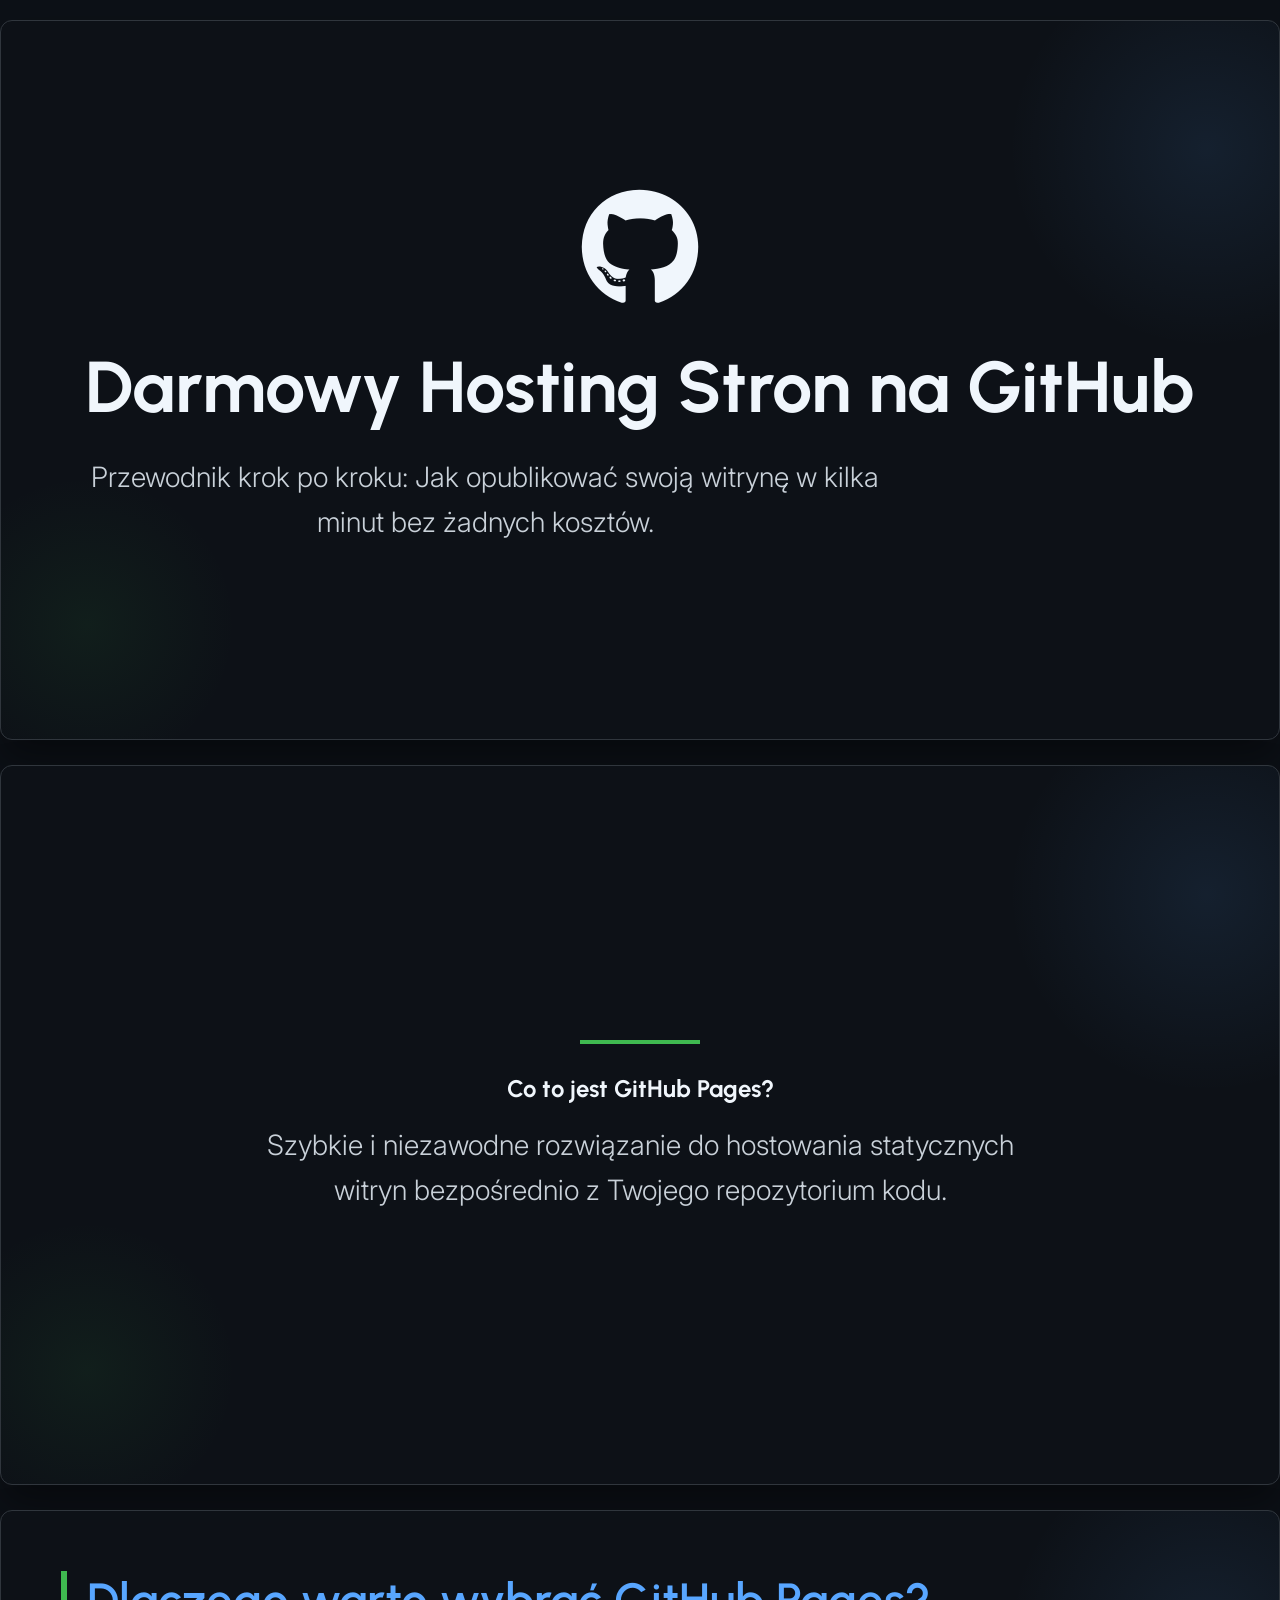
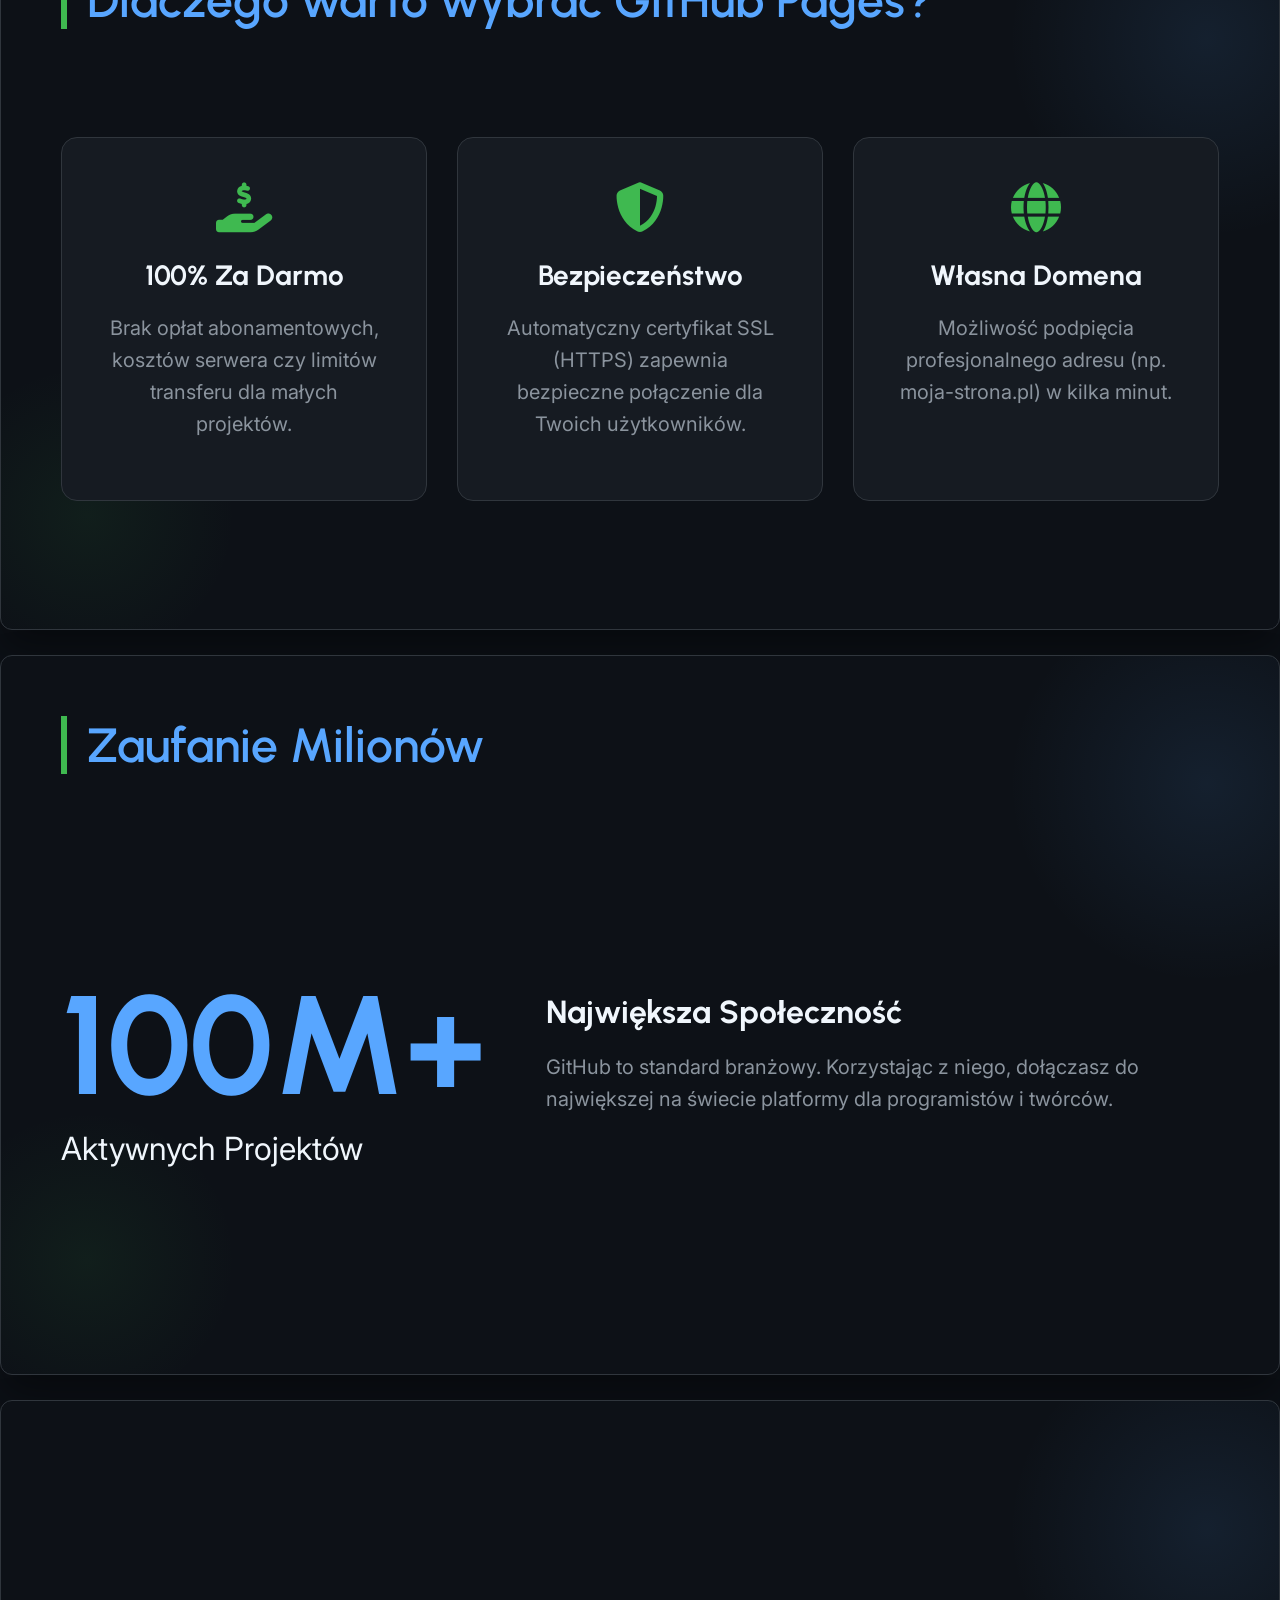
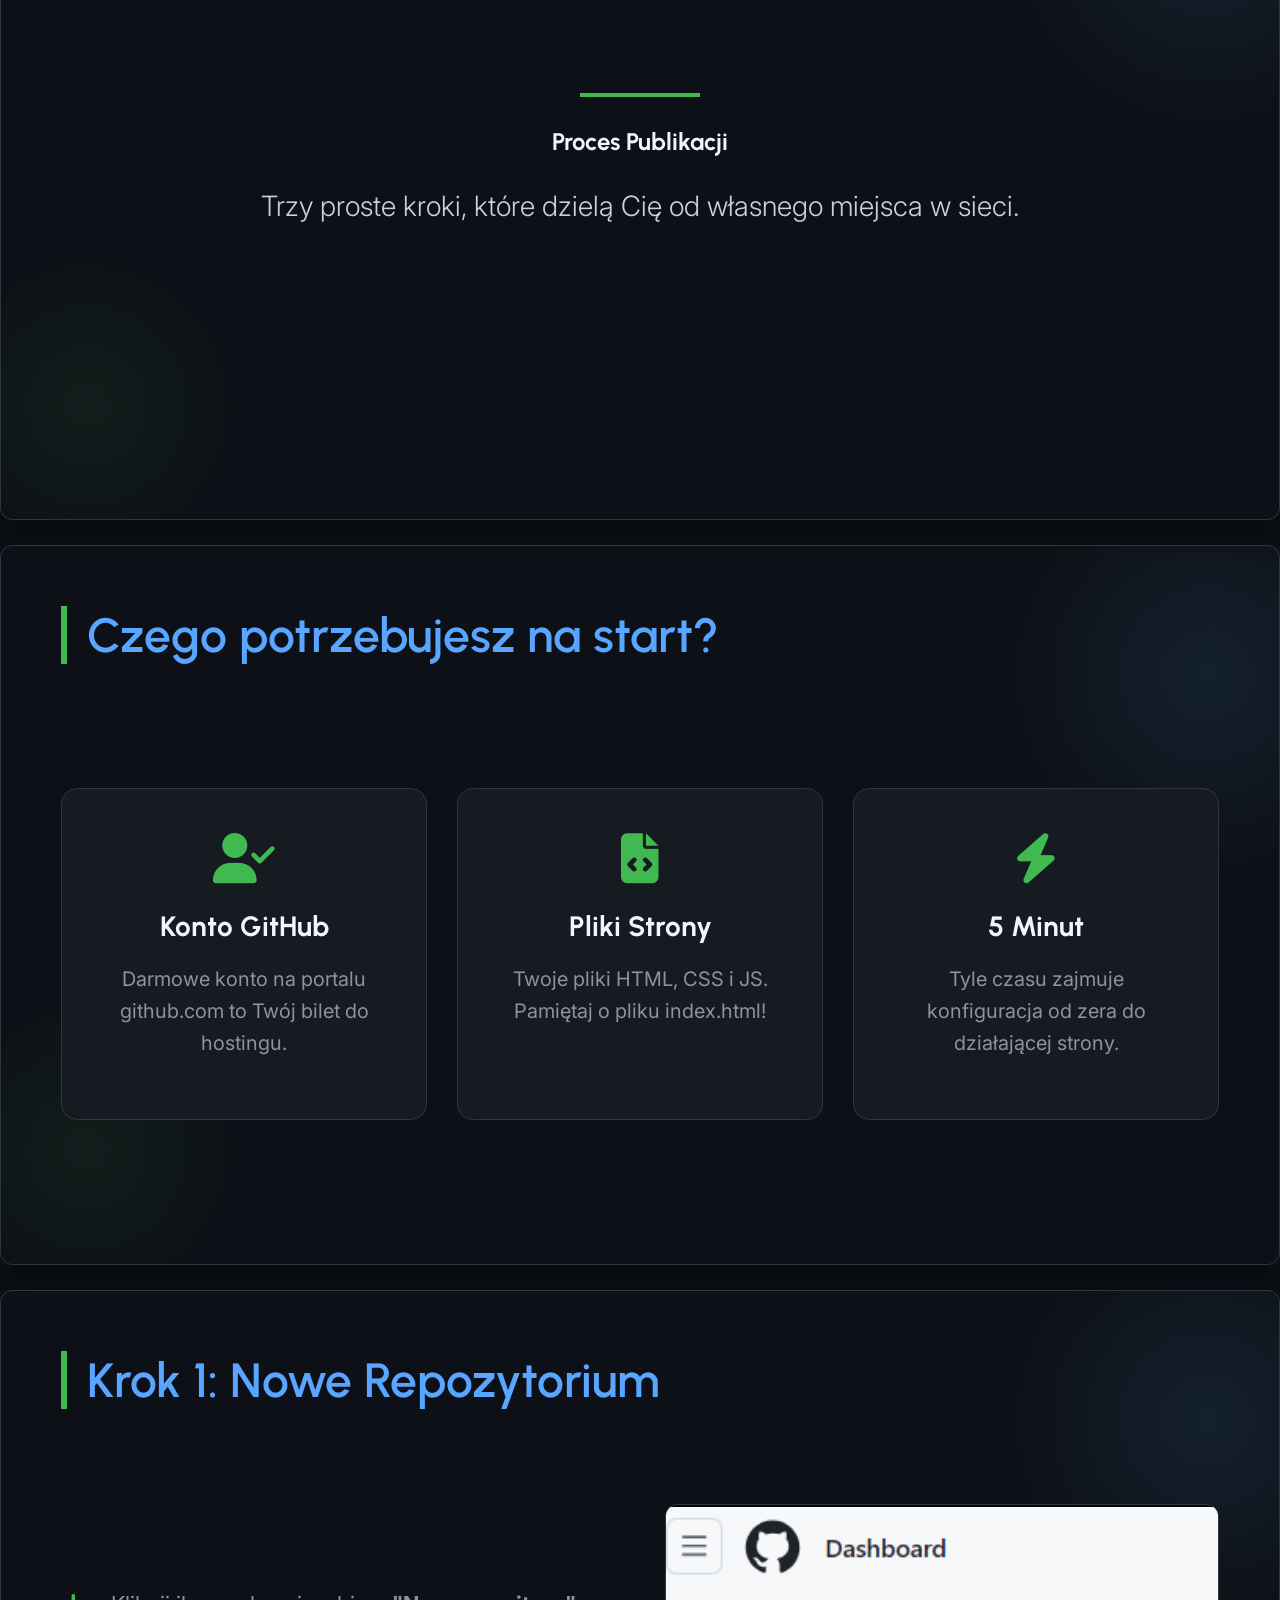
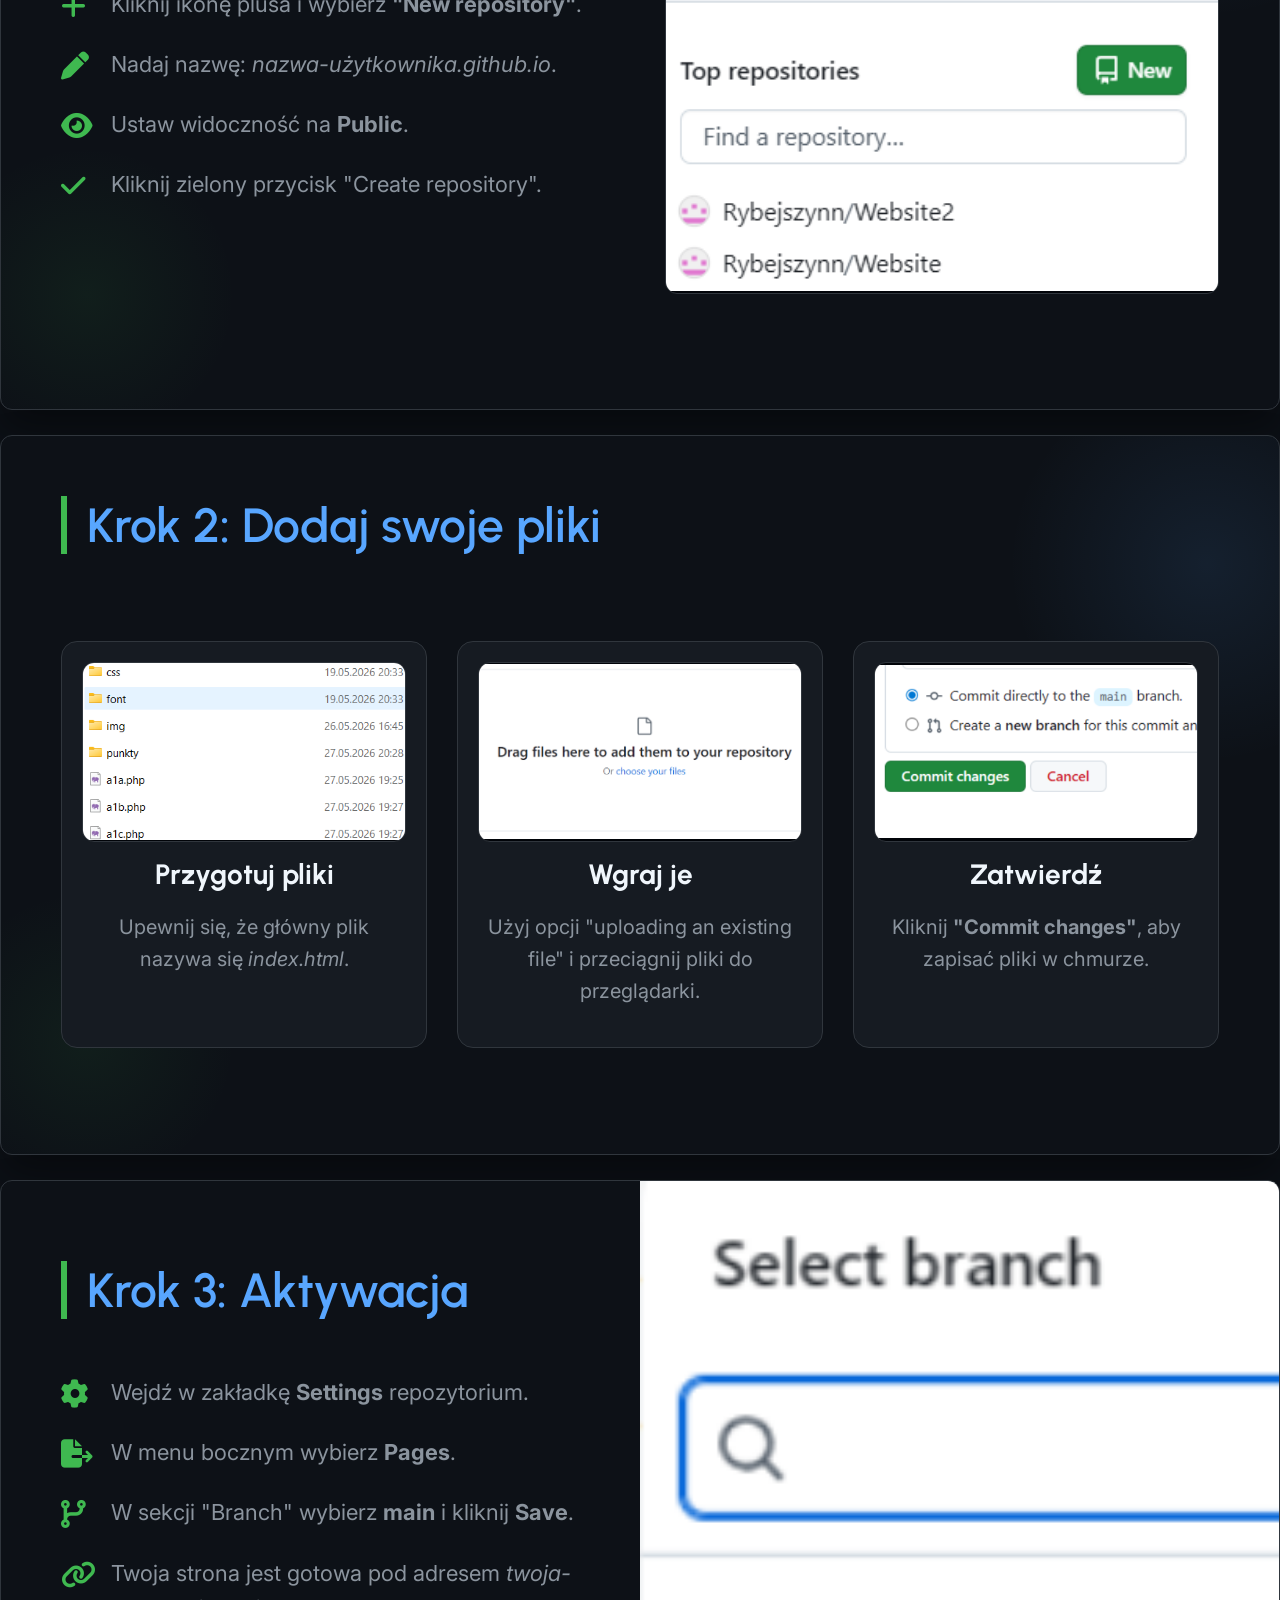
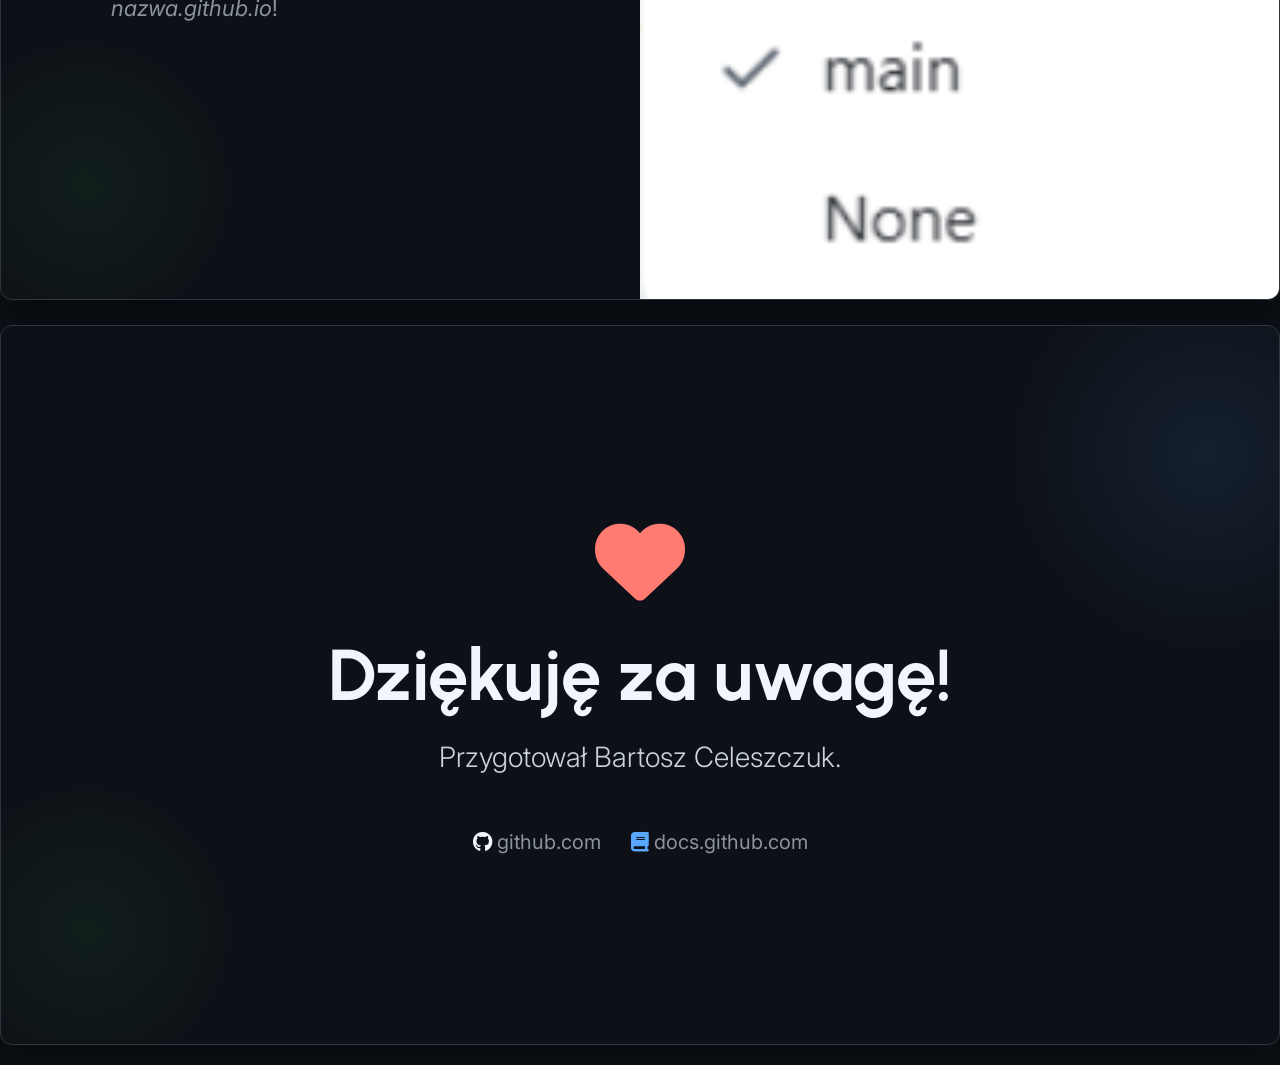
==== index.html @ a397cbab "Add files via upload" ====
<!DOCTYPE html>
<html lang="pl">
<head>
    <meta charset="UTF-8">
    <meta name="viewport" content="width=device-width, initial-scale=1.0">
    <title>Darmowy Hosting Stron na GitHub</title>
    <link rel="preconnect" href="https://fonts.googleapis.com">
    <link rel="preconnect" href="https://fonts.gstatic.com" crossorigin>
    <link href="https://fonts.googleapis.com/css2?family=Urbanist:wght=400;500;700&family=Inter:wght=300;400;600&display=swap" rel="stylesheet">
    <link rel="stylesheet" href="https://cdnjs.cloudflare.com/ajax/libs/font-awesome/6.5.1/css/all.min.css">
    <style>
        * { box-sizing: border-box; }
        body {
            background-color: #0d1117;
            display: grid;
            gap: 25px;
            grid-template-columns: 1fr;
            margin: 0;
            min-height: 100vh;
            padding: 20px 0;
            place-items: center;
        }

        .slide-container {
            align-items: center;
            background-color: #0d1117;
            border-radius: 12px;
            box-shadow: 0 20px 40px rgba(0, 0, 0, 0.4);
            display: flex;
            flex-direction: column;
            font-family: 'Inter', sans-serif;
            height: 720px;
            justify-content: center;
            overflow: hidden;
            padding: 60px;
            position: relative;
            width: 1280px;
            border: 1px solid #30363d;
        }

        .slide-container::before {
            content: '';
            position: absolute;
            top: -10%;
            right: -10%;
            width: 400px;
            height: 400px;
            background: radial-gradient(circle, rgba(88, 166, 255, 0.1) 0%, transparent 70%);
            z-index: 0;
        }

        .slide-container::after {
            content: '';
            position: absolute;
            bottom: -5%;
            left: -5%;
            width: 300px;
            height: 300px;
            background: radial-gradient(circle, rgba(63, 185, 80, 0.08) 0%, transparent 70%);
            z-index: 0;
        }

        .slide-container > * { position: relative; z-index: 1; }

        h1, h2, h3 {
            color: #f0f6fc;
            font-family: 'Urbanist', sans-serif;
            margin: 0;
        }

        h1 { font-size: 72px; font-weight: 700; line-height: 1.1; margin-bottom: 20px; }
        
        .slide-title {
            font-size: 48px;
            font-weight: 600;
            margin-bottom: 40px;
            text-align: left;
            width: 100%;
            color: #58a6ff;
            border-left: 6px solid #3fb950;
            padding-left: 20px;
        }

        p, li, td, th { color: #8b949e; font-size: 20px; line-height: 1.6; }

        .subtitle { font-size: 28px; color: #c9d1d9; font-weight: 300; max-width: 800px; }

        .content-area {
            display: flex;
            flex-direction: column;
            flex-grow: 1;
            justify-content: center;
            width: 100%;
        }

        .title-layout { text-align: center; }

        .section-title-layout { text-align: center; }
        .section-title-layout hr { border: none; height: 4px; width: 120px; background: #3fb950; margin: 30px auto; }

        .two-column {
            display: grid;
            grid-template-columns: 1fr 1fr;
            gap: 50px;
            width: 100%;
            align-items: center;
        }

        .tiled-content { display: flex; gap: 30px; width: 100%; }
        .tile {
            background: #161b22;
            border: 1px solid #30363d;
            border-radius: 16px;
            padding: 40px;
            flex: 1;
            text-align: center;
            transition: transform 0.3s ease;
        }
        .tile .icon { font-size: 50px; color: #3fb950; margin-bottom: 20px; }
        .tile h3 { font-size: 28px; margin-bottom: 15px; }

        .image-wrapper {
            border-radius: 12px;
            overflow: hidden;
            border: 1px solid #30363d;
            height: 100%;
            background: #010409;
        }
        .image-wrapper img { width: 100%; height: 100%; object-fit: contain; }

        .highlight-numbers-layout { display: flex; align-items: center; gap: 60px; }
        .number { font-size: 140px; font-weight: 700; color: #58a6ff; font-family: 'Urbanist'; }
        .number-label { font-size: 32px; color: #f0f6fc; }

        .bullet-list { list-style: none; padding: 0; }
        .bullet-list li { position: relative; padding-left: 50px; margin-bottom: 25px; font-size: 22px; }
        .bullet-list i { position: absolute; left: 0; top: 5px; color: #3fb950; font-size: 28px; }

        .chart-container { width: 100%; height: 400px; padding: 20px; }
        .area-chart-svg { width: 100%; height: 100%; overflow: visible; }
        .area-fill { fill: url(#grad); }
        .line-stroke { fill: none; stroke: #58a6ff; stroke-width: 4; }
        .axis-label { fill: #8b949e; font-size: 16px; }

        .bleed-image-layout {
            display: grid;
            grid-template-columns: repeat(2, minmax(0, 1fr));
            padding: 0;
            align-items: start;
        }
        .bleed-image-layout .content-container { padding: 80px 60px; }
        .bleed-image-layout .image-container { height: 100%; overflow: hidden; }
        .bleed-image-layout img { height: 720px; width: 100%; object-fit: cover; }

        .qa-layout { text-align: center; }
        .contact-info { margin-top: 40px; color: #58a6ff; font-size: 24px; }
    </style>
</head>
<body>

<div class="slide-container" id="slide1">
    <div class="title-layout">
        <div style="margin-bottom: 40px;">
            <i class="fa-brands fa-github" style="font-size: 120px; color: #f0f6fc;"></i>
        </div>
        <h1>Darmowy Hosting Stron na GitHub</h1>
        <p class="subtitle">Przewodnik krok po kroku: Jak opublikować swoją witrynę w kilka minut bez żadnych kosztów.</p>
    </div>
</div>

<div class="slide-container" id="slide2">
    <div class="section-title-layout">
        <hr>
        <h2>Co to jest GitHub Pages?</h2>
        <p class="subtitle" style="margin-top: 20px;">Szybkie i niezawodne rozwiązanie do hostowania statycznych witryn bezpośrednio z Twojego repozytorium kodu.</p>
    </div>
</div>

<div class="slide-container" id="slide3">
    <h2 class="slide-title">Dlaczego warto wybrać GitHub Pages?</h2>
    <div class="content-area">
        <div class="tiled-content">
            <div class="tile">
                <div class="icon"><i class="fa-solid fa-hand-holding-dollar"></i></div>
                <h3>100% Za Darmo</h3>
                <p>Brak opłat abonamentowych, kosztów serwera czy limitów transferu dla małych projektów.</p>
            </div>
            <div class="tile">
                <div class="icon"><i class="fa-solid fa-shield-halved"></i></div>
                <h3>Bezpieczeństwo</h3>
                <p>Automatyczny certyfikat SSL (HTTPS) zapewnia bezpieczne połączenie dla Twoich użytkowników.</p>
            </div>
            <div class="tile">
                <div class="icon"><i class="fa-solid fa-globe"></i></div>
                <h3>Własna Domena</h3>
                <p>Możliwość podpięcia profesjonalnego adresu (np. moja-strona.pl) w kilka minut.</p>
            </div>
        </div>
    </div>
</div>

<div class="slide-container" id="slide4">
    <h2 class="slide-title">Zaufanie Milionów</h2>
    <div class="content-area">
        <div class="highlight-numbers-layout">
            <div>
                <div class="number">100M+</div>
                <div class="number-label">Aktywnych Projektów</div>
            </div>
            <div>
                <h3 style="color: #f0f6fc; font-size: 32px;">Największa Społeczność</h3>
                <p>GitHub to standard branżowy. Korzystając z niego, dołączasz do największej na świecie platformy dla programistów i twórców.</p>
            </div>
        </div>
    </div>
</div>

<div class="slide-container" id="slide5">
    <div class="section-title-layout">
        <hr>
        <h2>Proces Publikacji</h2>
        <p class="subtitle">Trzy proste kroki, które dzielą Cię od własnego miejsca w sieci.</p>
    </div>
</div>

<div class="slide-container" id="slide6">
    <h2 class="slide-title">Czego potrzebujesz na start?</h2>
    <div class="content-area">
        <div class="tiled-content">
            <div class="tile">
                <div class="icon"><i class="fa-solid fa-user-check"></i></div>
                <h3>Konto GitHub</h3>
                <p>Darmowe konto na portalu github.com to Twój bilet do hostingu.</p>
            </div>
            <div class="tile">
                <div class="icon"><i class="fa-solid fa-file-code"></i></div>
                <h3>Pliki Strony</h3>
                <p>Twoje pliki HTML, CSS i JS. Pamiętaj o pliku index.html!</p>
            </div>
            <div class="tile">
                <div class="icon"><i class="fa-solid fa-bolt"></i></div>
                <h3>5 Minut</h3>
                <p>Tyle czasu zajmuje konfiguracja od zera do działającej strony.</p>
            </div>
        </div>
    </div>
</div>

<div class="slide-container" id="slide7">
    <h2 class="slide-title">Krok 1: Nowe Repozytorium</h2>
    <div class="content-area">
        <div class="two-column">
            <div>
                <ul class="bullet-list">
                    <li><i class="fa-solid fa-plus"></i>Kliknij ikonę plusa i wybierz <strong>"New repository"</strong>.</li>
                    <li><i class="fa-solid fa-pen"></i>Nadaj nazwę: <em>nazwa-użytkownika.github.io</em>.</li>
                    <li><i class="fa-solid fa-eye"></i>Ustaw widoczność na <strong>Public</strong>.</li>
                    <li><i class="fa-solid fa-check"></i>Kliknij zielony przycisk "Create repository".</li>
                </ul>
            </div>
            <div class="image-wrapper">
                <img src="img/img1.png" alt="GitHub New Repository Form">
            </div>
        </div>
    </div>
</div>

<div class="slide-container" id="slide8">
    <h2 class="slide-title">Krok 2: Dodaj swoje pliki</h2>
    <div class="content-area">
        <div class="tiled-content">
            <div class="tile" style="padding: 20px;">
                <div class="image-wrapper" style="height: 180px; margin-bottom: 15px;">
                    <img src="img/img2.png">
                </div>
                <h3>Przygotuj pliki</h3>
                <p>Upewnij się, że główny plik nazywa się <em>index.html</em>.</p>
            </div>
            <div class="tile" style="padding: 20px;">
                <div class="image-wrapper" style="height: 180px; margin-bottom: 15px;">
                    <img src="img/img3.png" alt="Drag and Drop interface">
                </div>
                <h3>Wgraj je</h3>
                <p>Użyj opcji "uploading an existing file" i przeciągnij pliki do przeglądarki.</p>
            </div>
            <div class="tile" style="padding: 20px;">
                <div class="image-wrapper" style="height: 180px; margin-bottom: 15px;">
                     <img src="img/img4.png">
                </div>
                <h3>Zatwierdź</h3>
                <p>Kliknij <strong>"Commit changes"</strong>, aby zapisać pliki w chmurze.</p>
            </div>
        </div>
    </div>
</div>


<div class="slide-container bleed-image-layout" id="slide10">
    <div class="content-container">
        <h2 class="slide-title">Krok 3: Aktywacja</h2>
        <div class="content-area">
            <ul class="bullet-list">
                <li><i class="fa-solid fa-gear"></i>Wejdź w zakładkę <strong>Settings</strong> repozytorium.</li>
                <li><i class="fa-solid fa-file-export"></i>W menu bocznym wybierz <strong>Pages</strong>.</li>
                <li><i class="fa-solid fa-code-branch"></i>W sekcji "Branch" wybierz <strong>main</strong> i kliknij <strong>Save</strong>.</li>
                <li><i class="fa-solid fa-link"></i>Twoja strona jest gotowa pod adresem <em>twoja-nazwa.github.io</em>!</li>
            </ul>
        </div>
    </div>
    <div class="image-container">
        <img src="img/img5.png" alt="GitHub Pages Settings UI">
    </div>
</div>
<div class="slide-container" id="slide13">
    <div class="qa-layout">
        <div style="margin-bottom: 30px;">
            <i class="fa-solid fa-heart" style="font-size: 90px; color: #ff7b72;"></i>
        </div>
        <h1>Dziękuję za uwagę!</h1>
        <p class="subtitle" style="margin-top: 20px;">Przygotował Bartosz Celeszczuk.</p>
        <div class="contact-info" style="margin-top: 50px; font-size: 20px; color: #8b949e;">
            <span style="margin-right: 25px;"><i class="fa-brands fa-github" style="color: #f0f6fc;"></i> github.com</span>
            <span><i class="fa-solid fa-book" style="color: #58a6ff;"></i> docs.github.com</span>
        </div>
    </div>
</div>

</body>
</html>
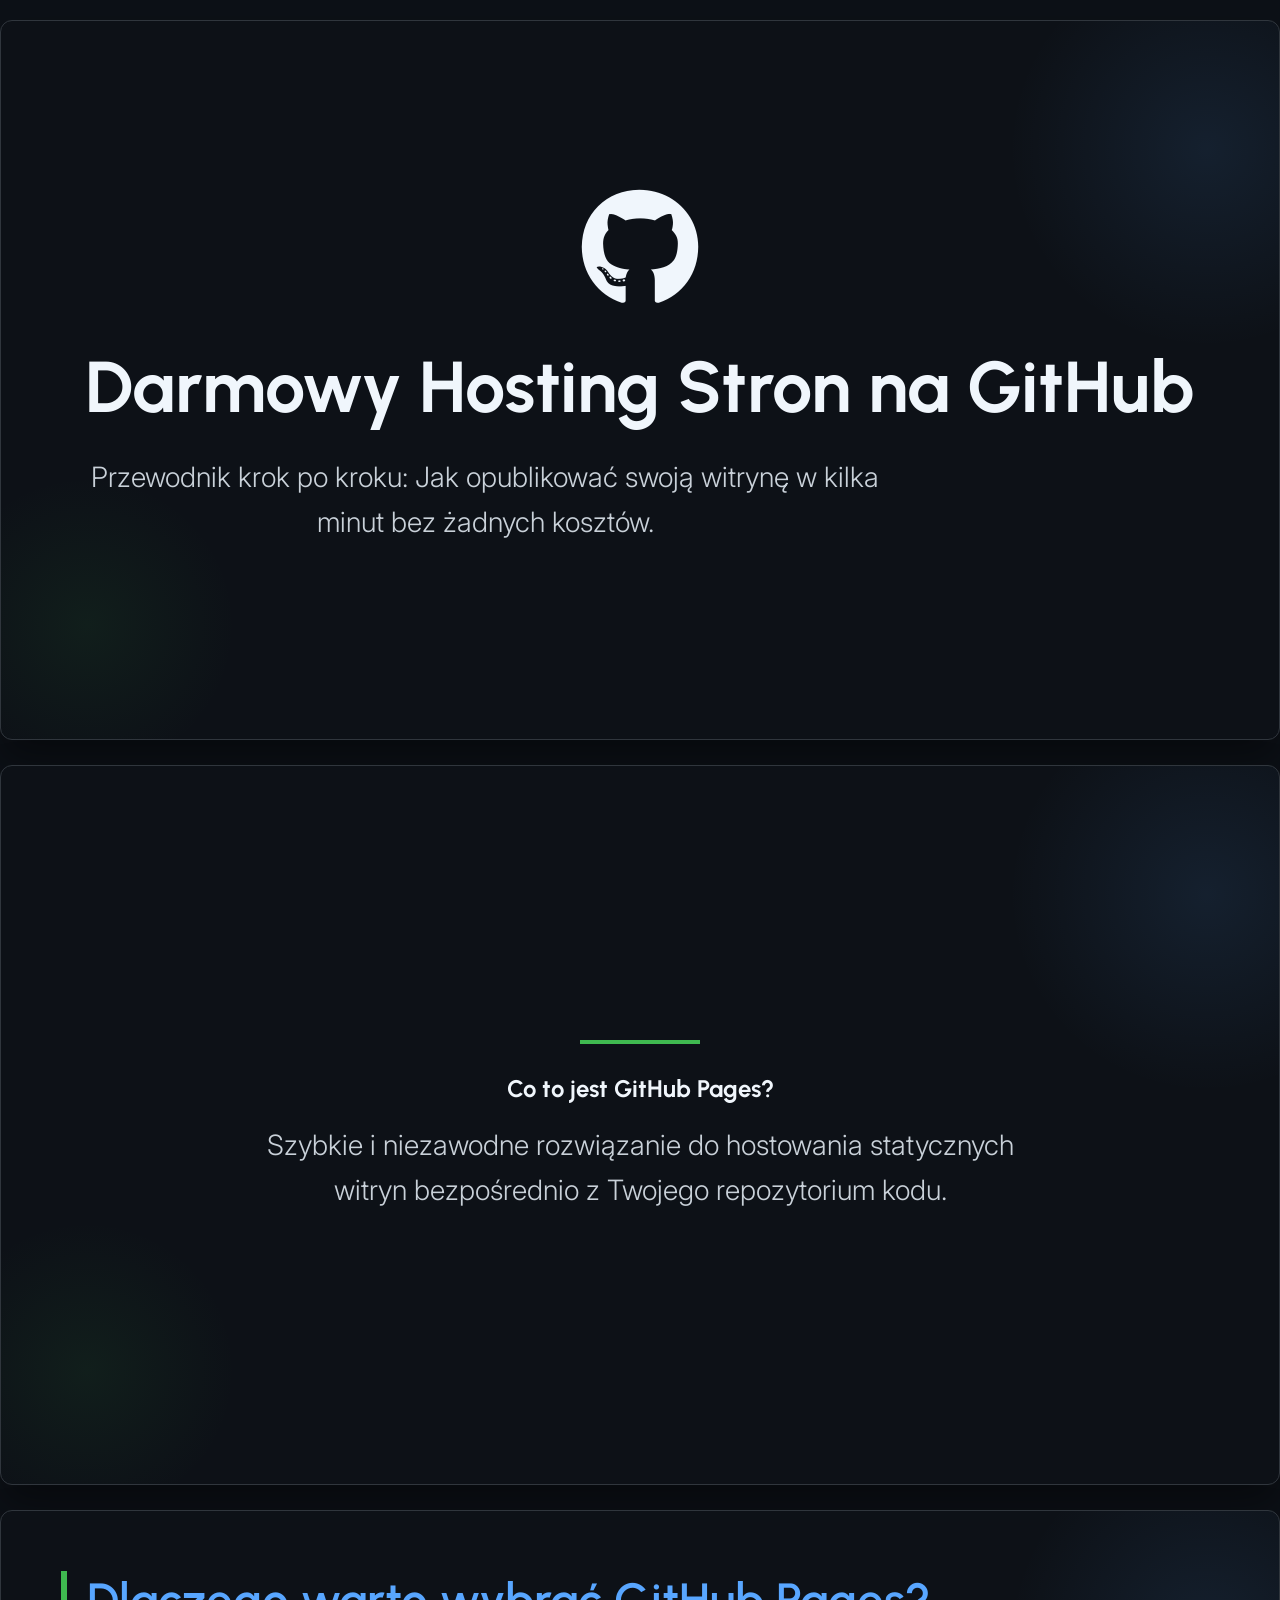
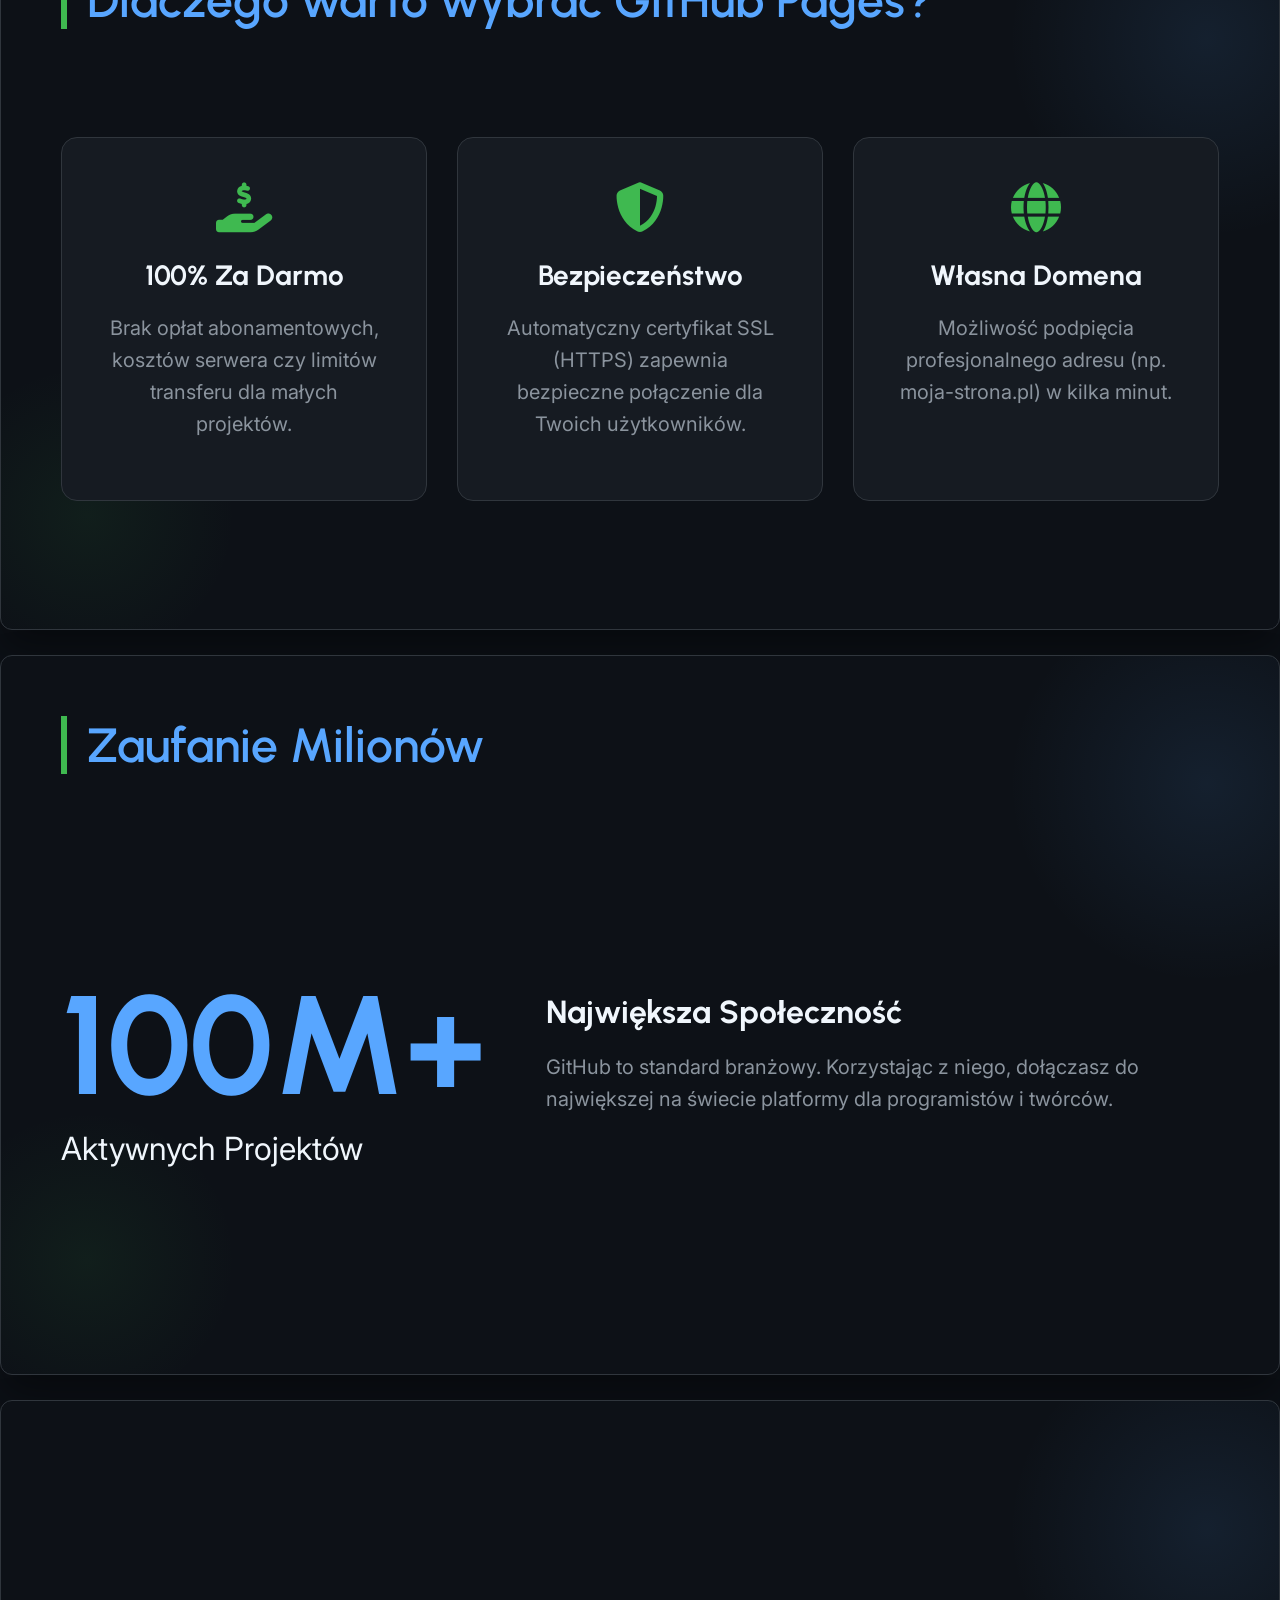
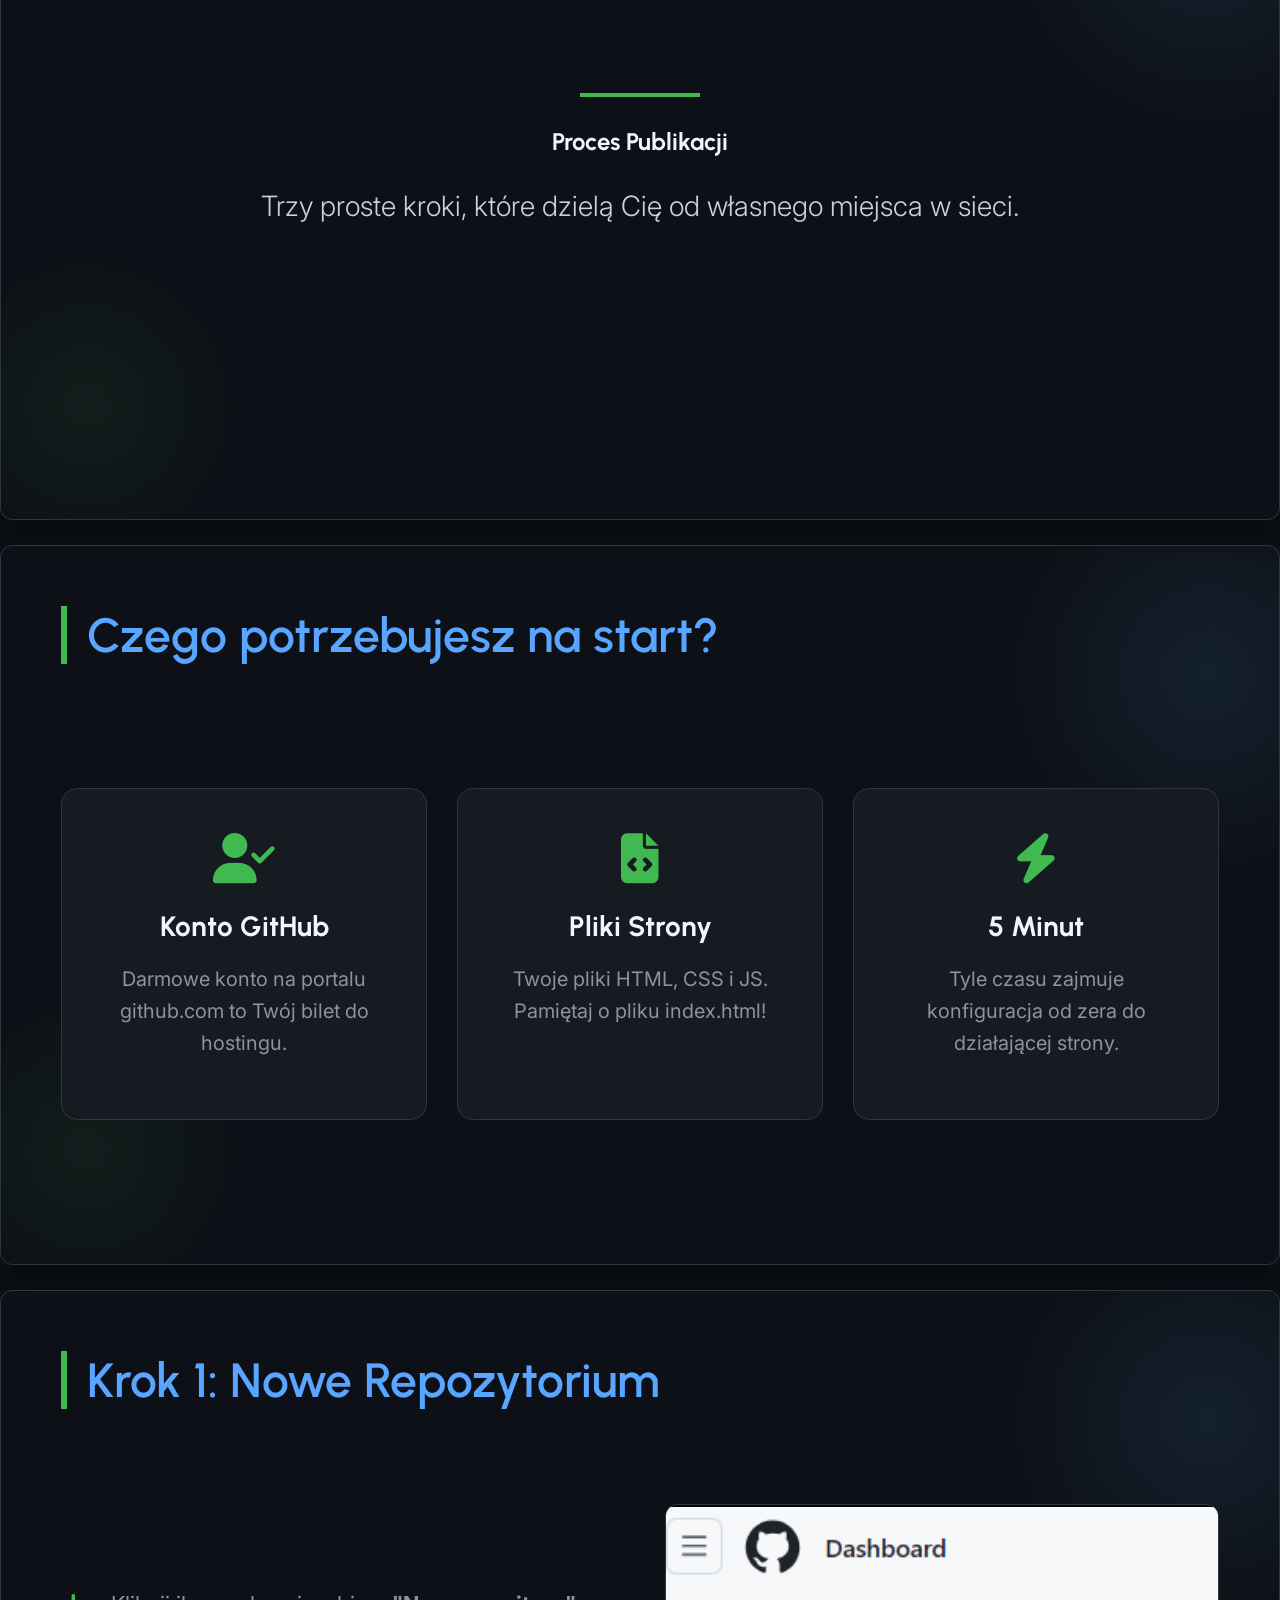
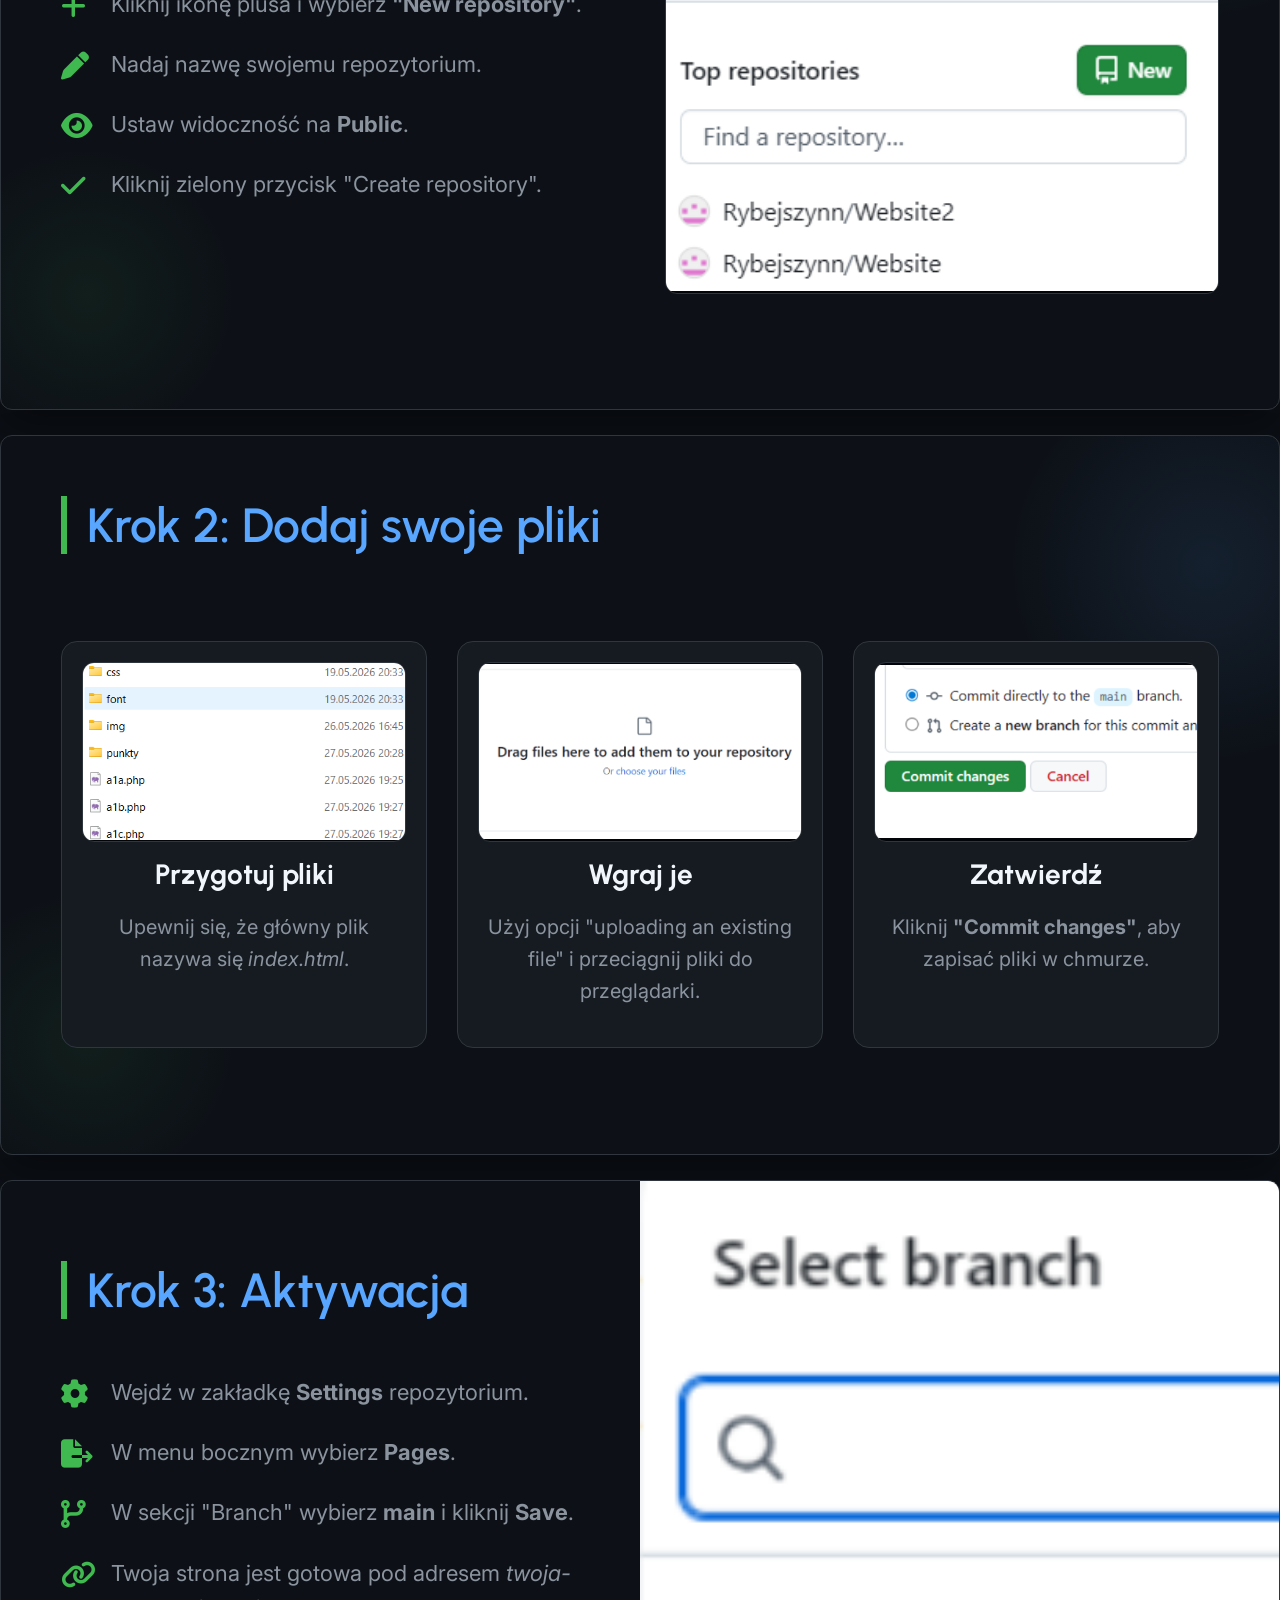
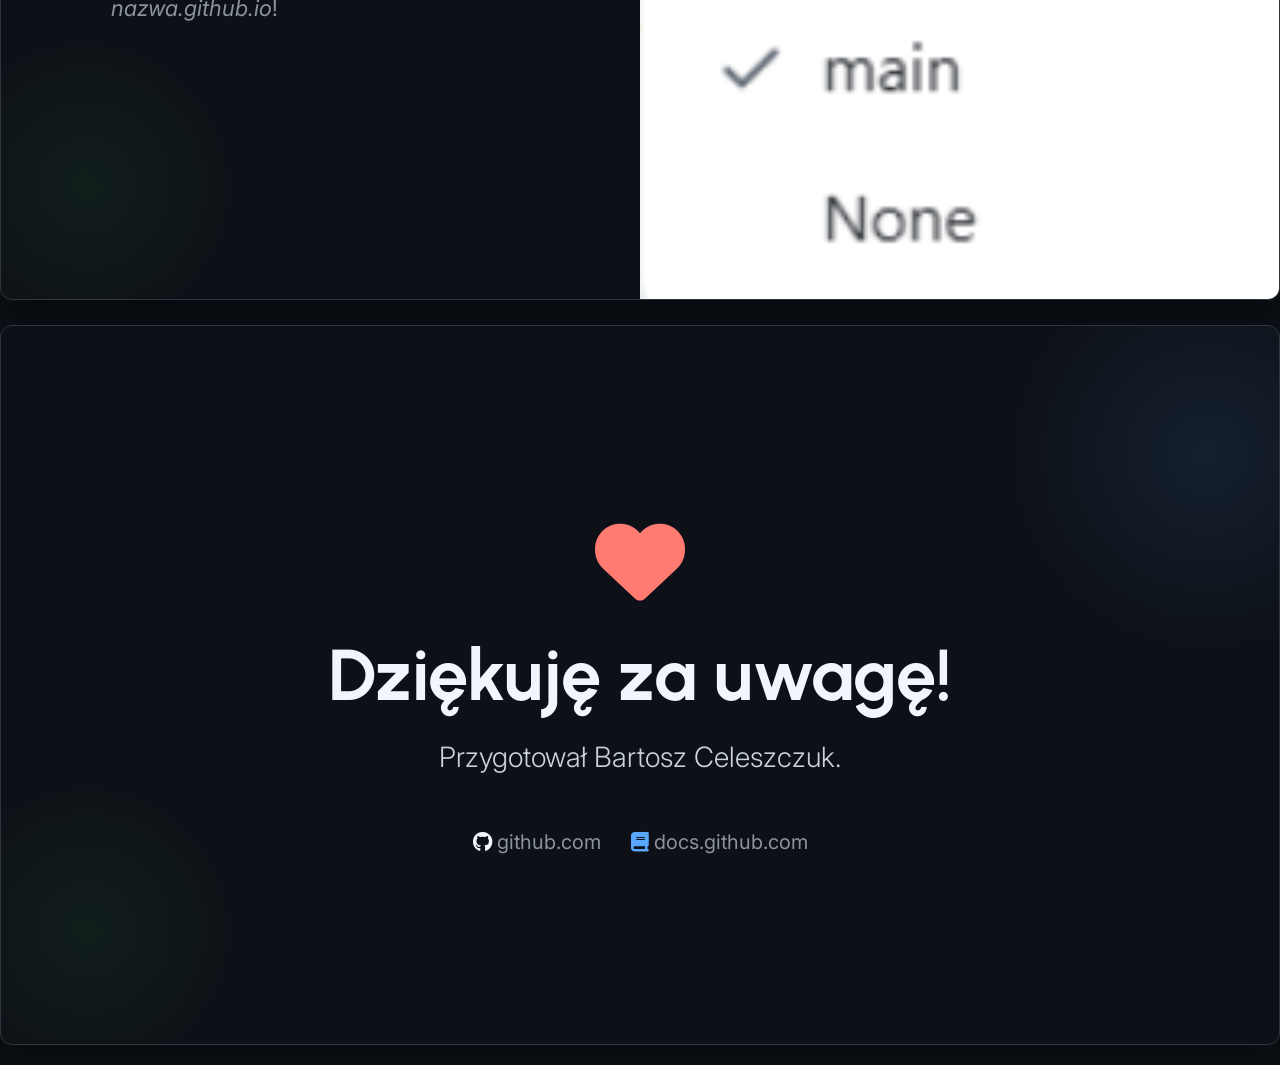
==== commit 83442227: "Update index.html" ====
--- a/index.html
+++ b/index.html
@@ -253,7 +253,7 @@
             <div>
                 <ul class="bullet-list">
                     <li><i class="fa-solid fa-plus"></i>Kliknij ikonę plusa i wybierz <strong>"New repository"</strong>.</li>
-                    <li><i class="fa-solid fa-pen"></i>Nadaj nazwę: <em>nazwa-użytkownika.github.io</em>.</li>
+                    <li><i class="fa-solid fa-pen"></i>Nadaj nazwę swojemu repozytorium.</li>
                     <li><i class="fa-solid fa-eye"></i>Ustaw widoczność na <strong>Public</strong>.</li>
                     <li><i class="fa-solid fa-check"></i>Kliknij zielony przycisk "Create repository".</li>
                 </ul>
@@ -326,4 +326,4 @@
 </div>
 
 </body>
-</html>+</html>
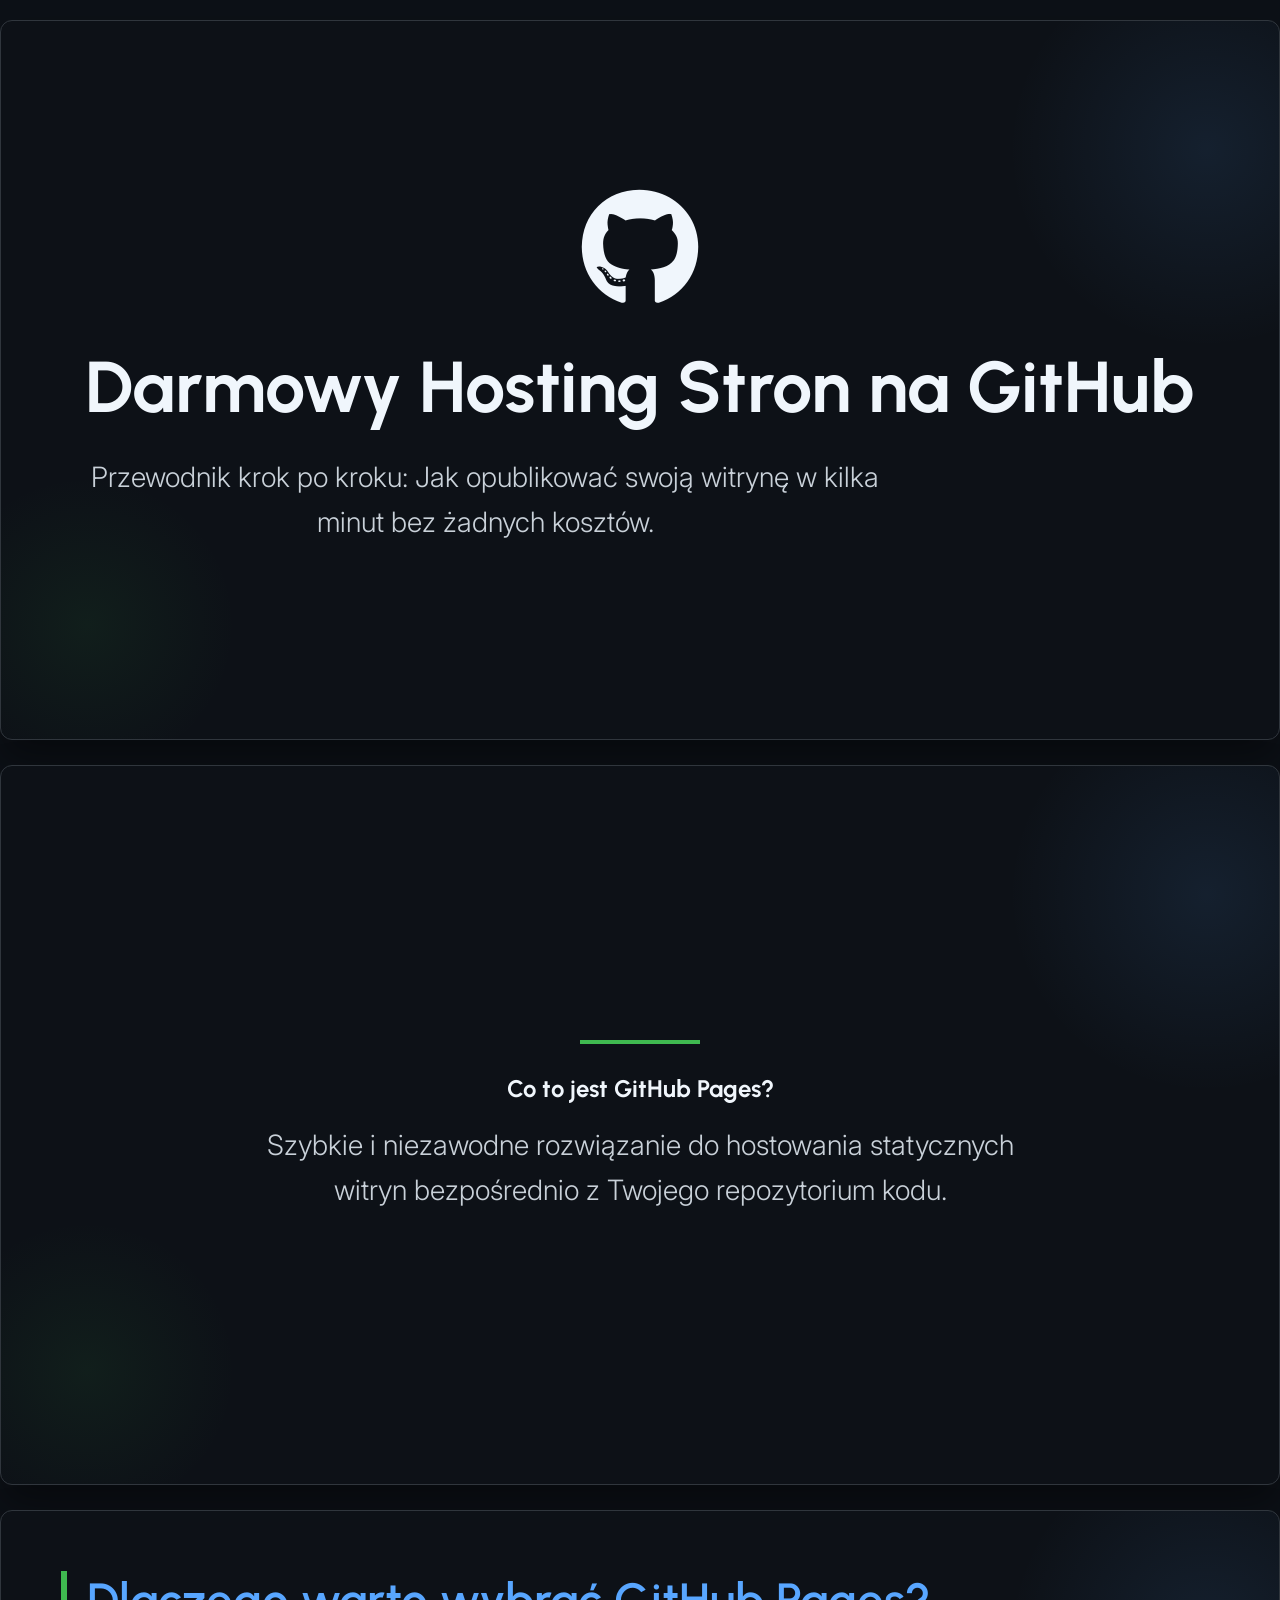
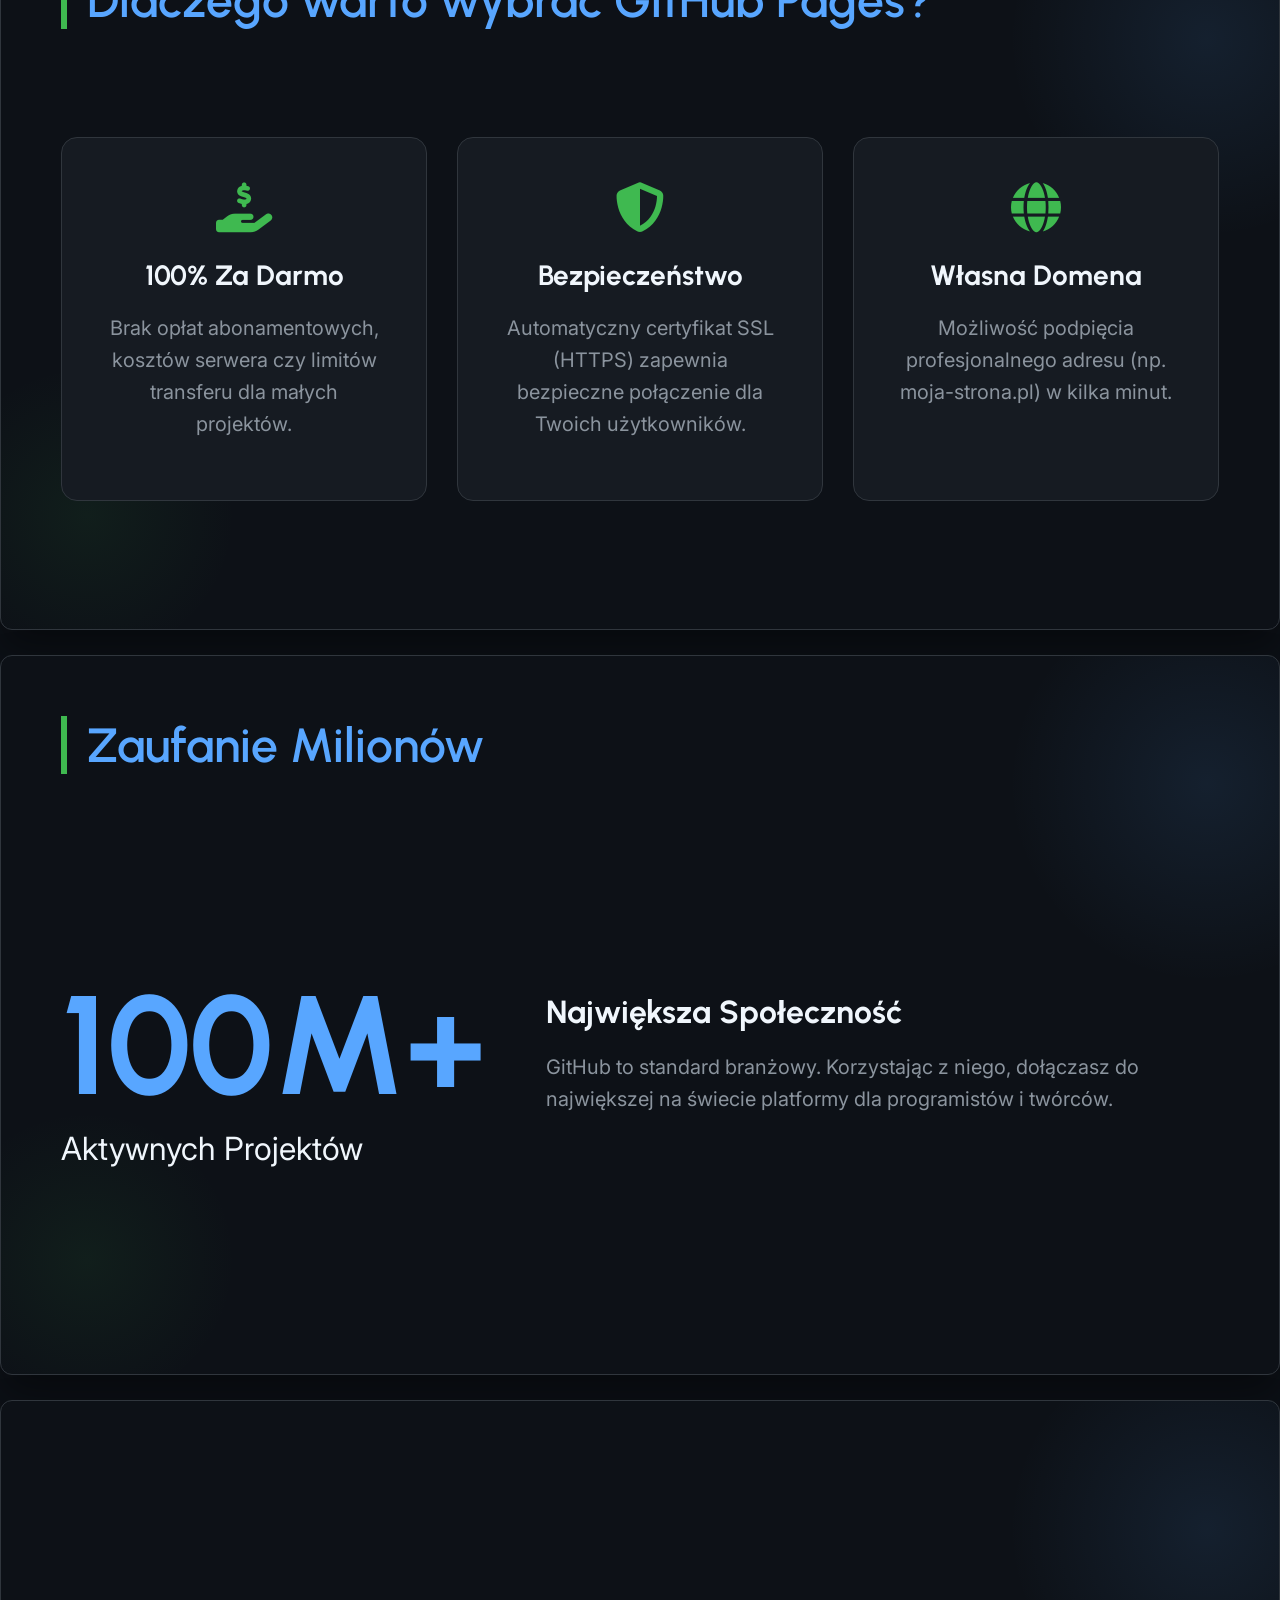
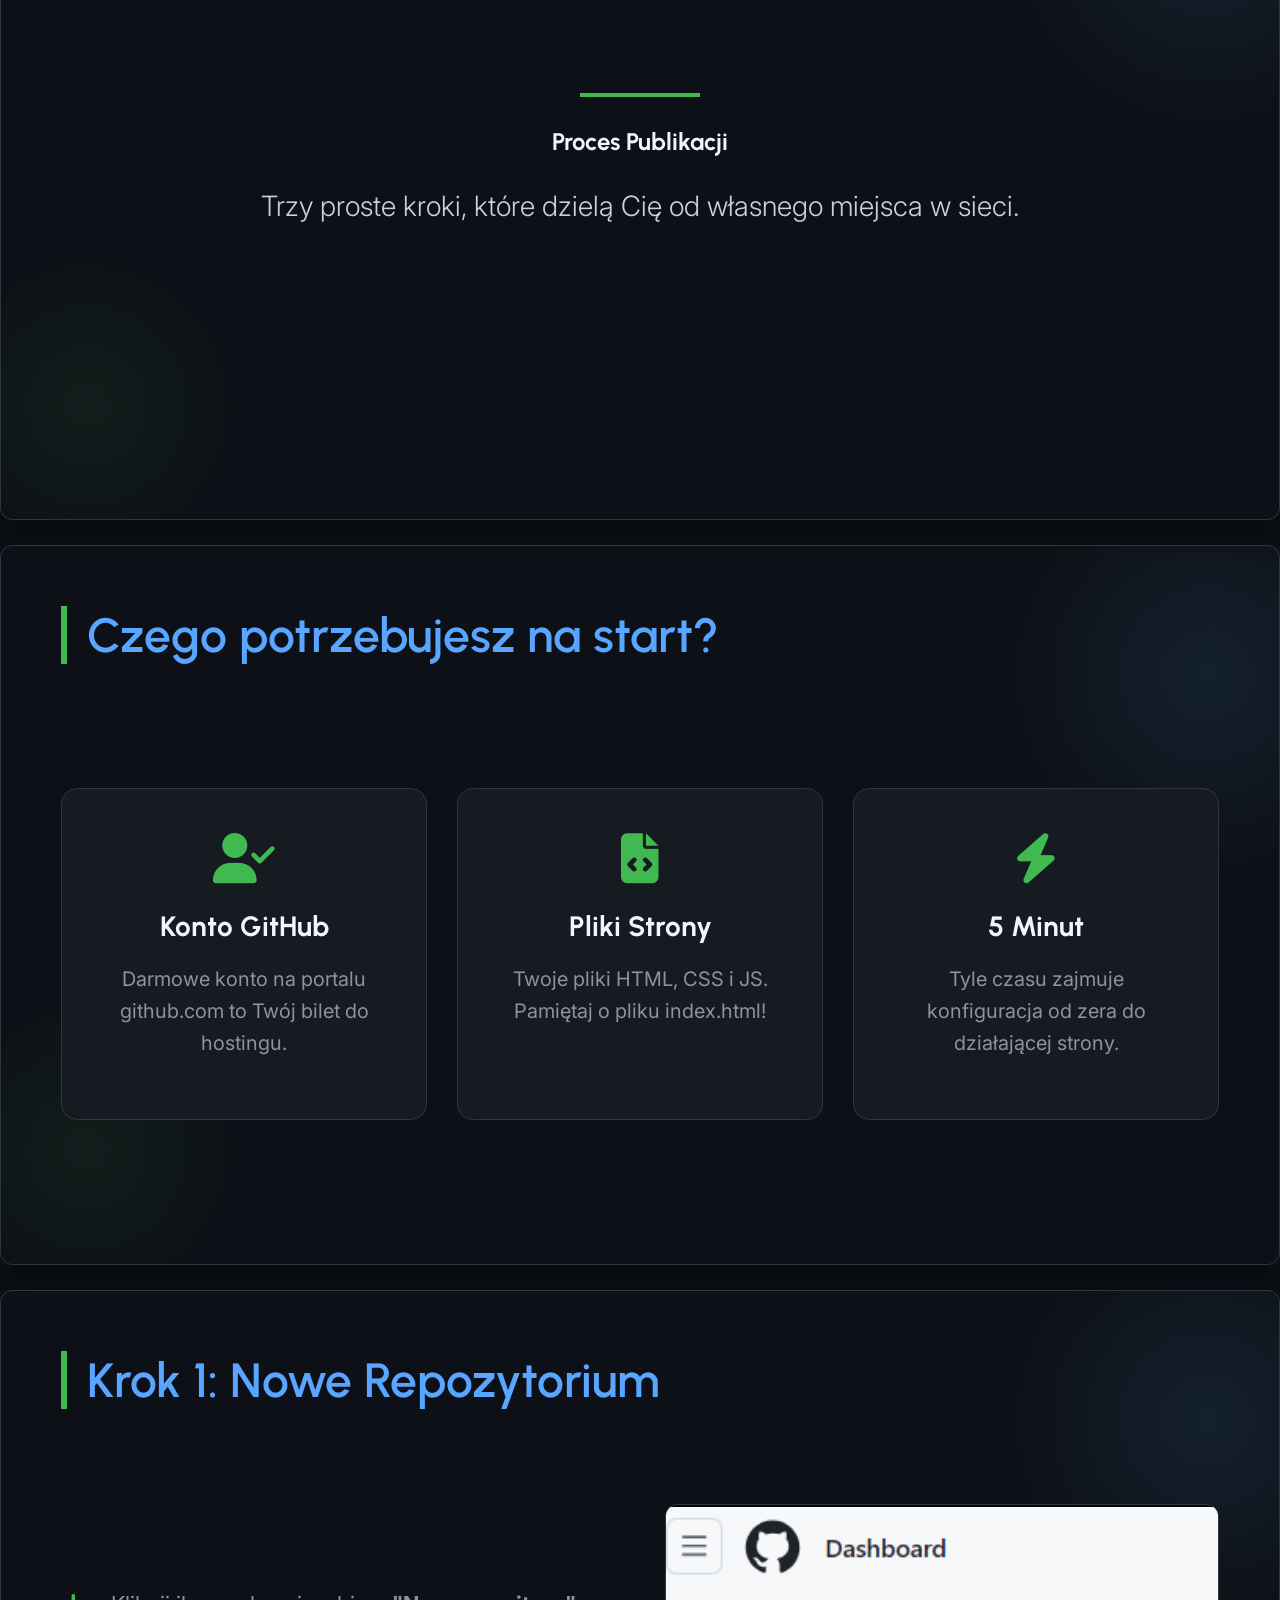
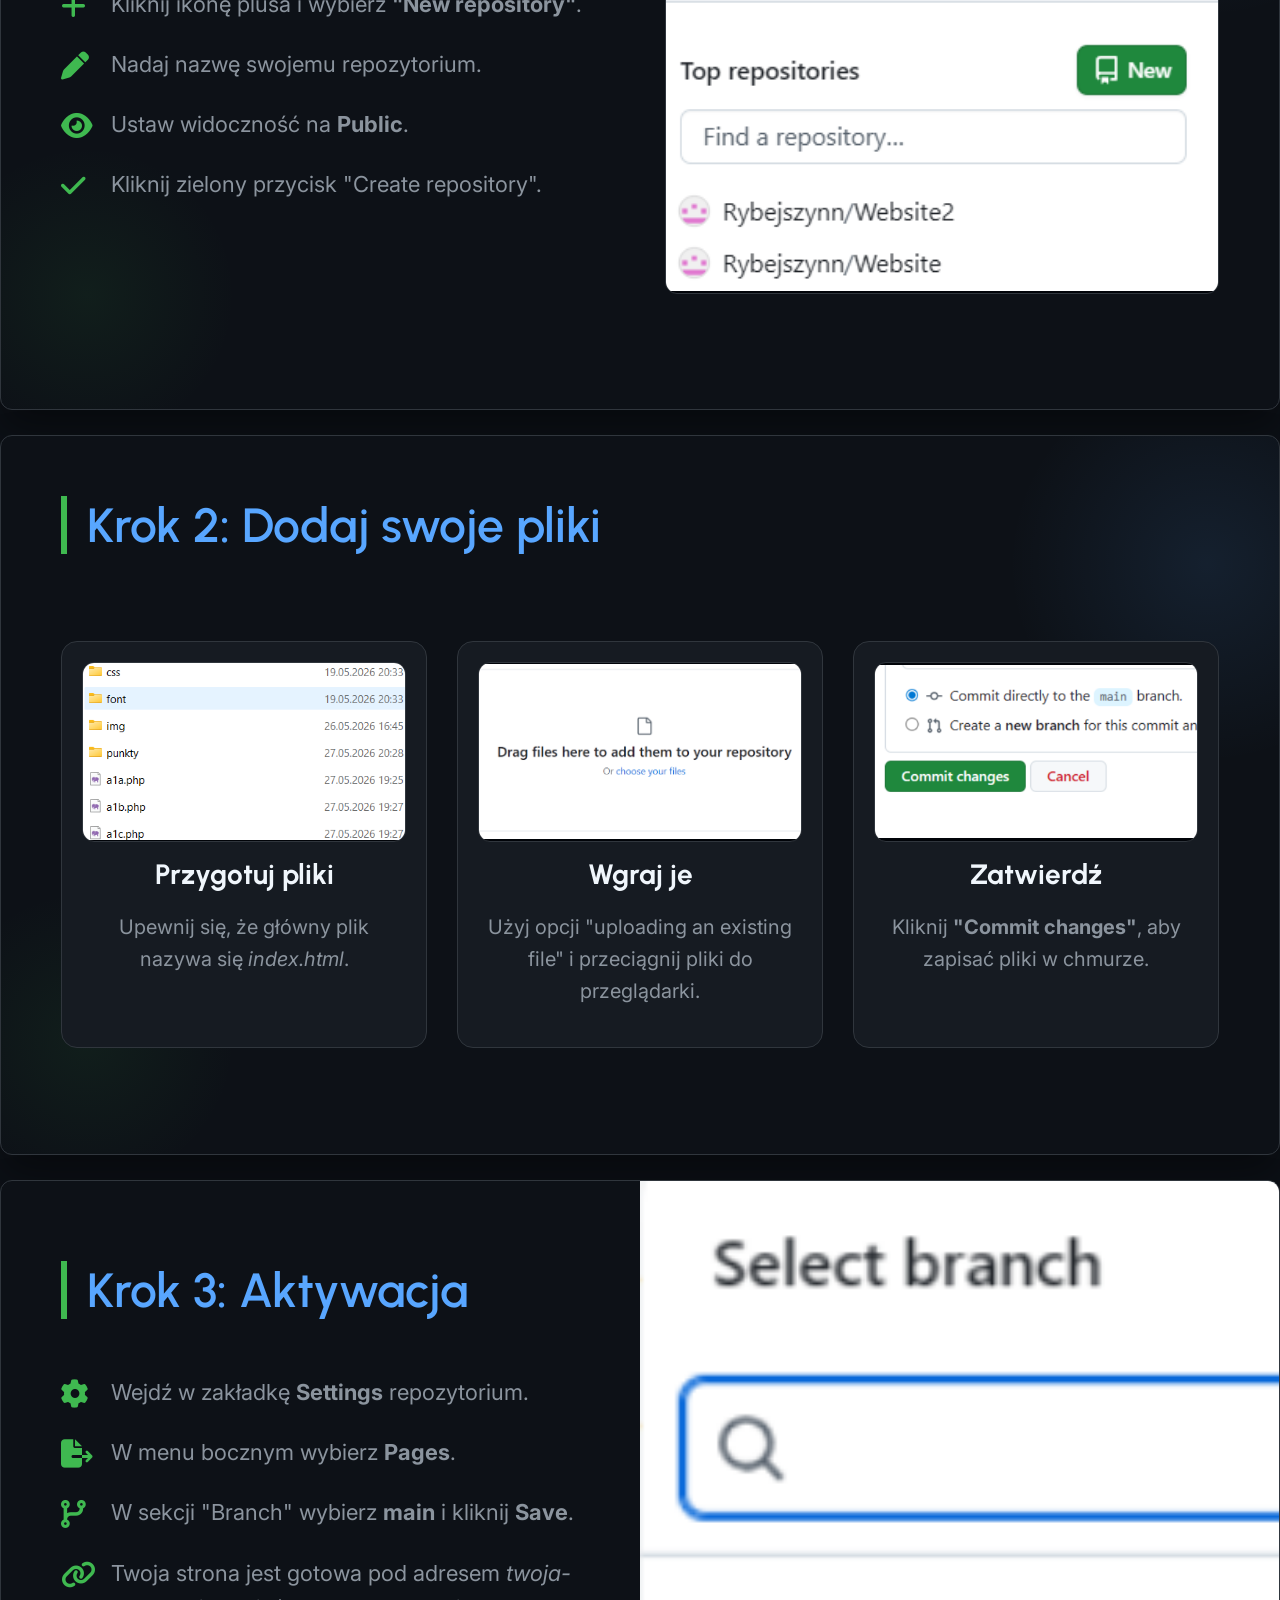
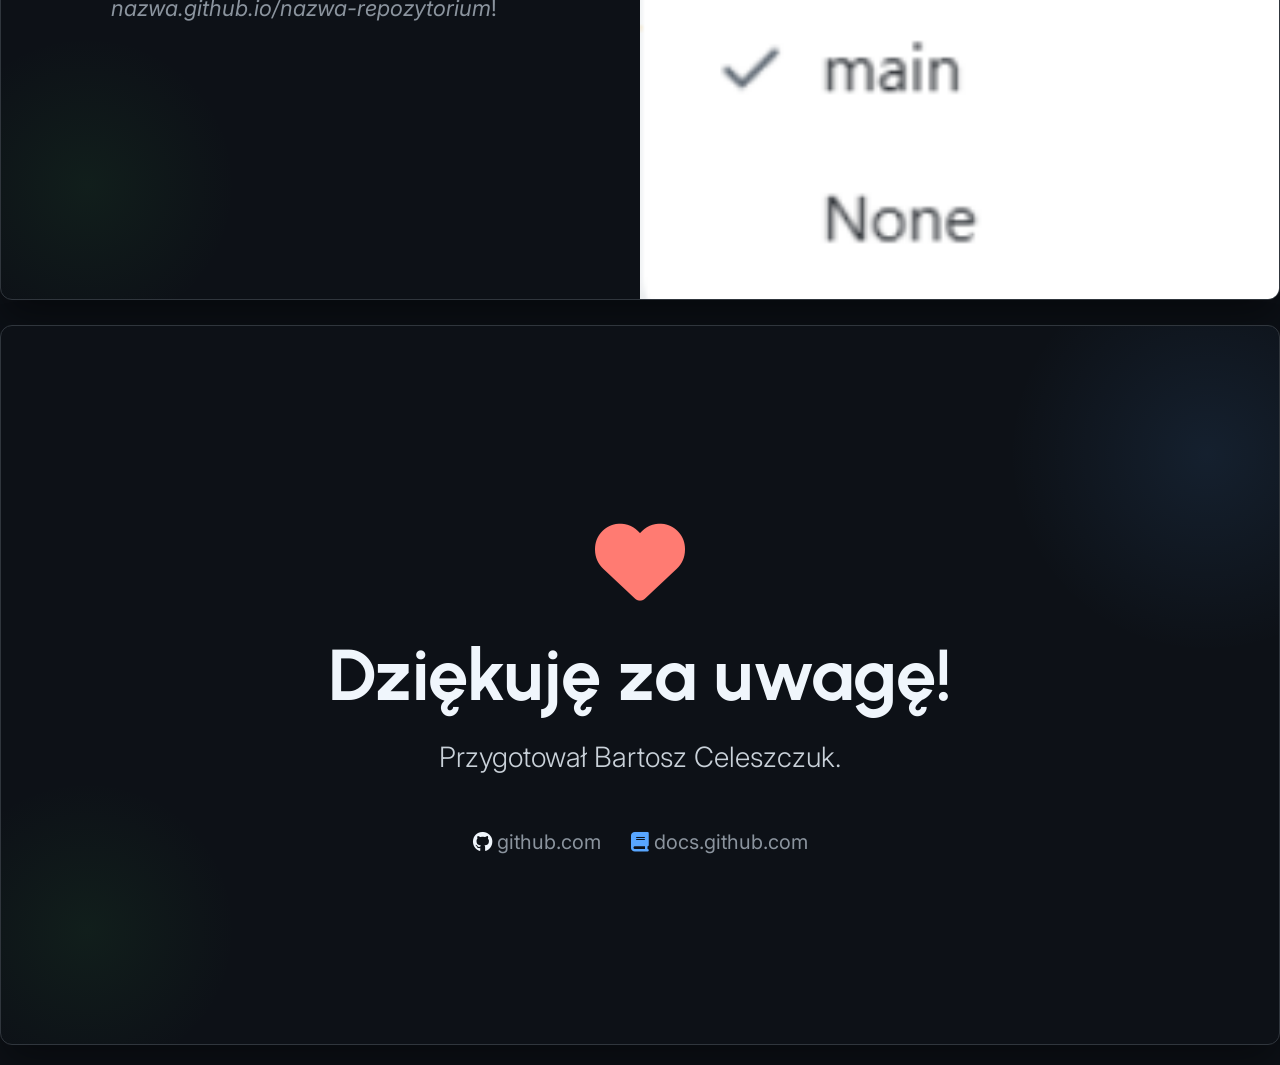
==== commit 6db6ce89: "Update index.html" ====
--- a/index.html
+++ b/index.html
@@ -303,7 +303,7 @@
                 <li><i class="fa-solid fa-gear"></i>Wejdź w zakładkę <strong>Settings</strong> repozytorium.</li>
                 <li><i class="fa-solid fa-file-export"></i>W menu bocznym wybierz <strong>Pages</strong>.</li>
                 <li><i class="fa-solid fa-code-branch"></i>W sekcji "Branch" wybierz <strong>main</strong> i kliknij <strong>Save</strong>.</li>
-                <li><i class="fa-solid fa-link"></i>Twoja strona jest gotowa pod adresem <em>twoja-nazwa.github.io</em>!</li>
+                <li><i class="fa-solid fa-link"></i>Twoja strona jest gotowa pod adresem <em>twoja-nazwa.github.io/nazwa-repozytorium</em>!</li>
             </ul>
         </div>
     </div>
